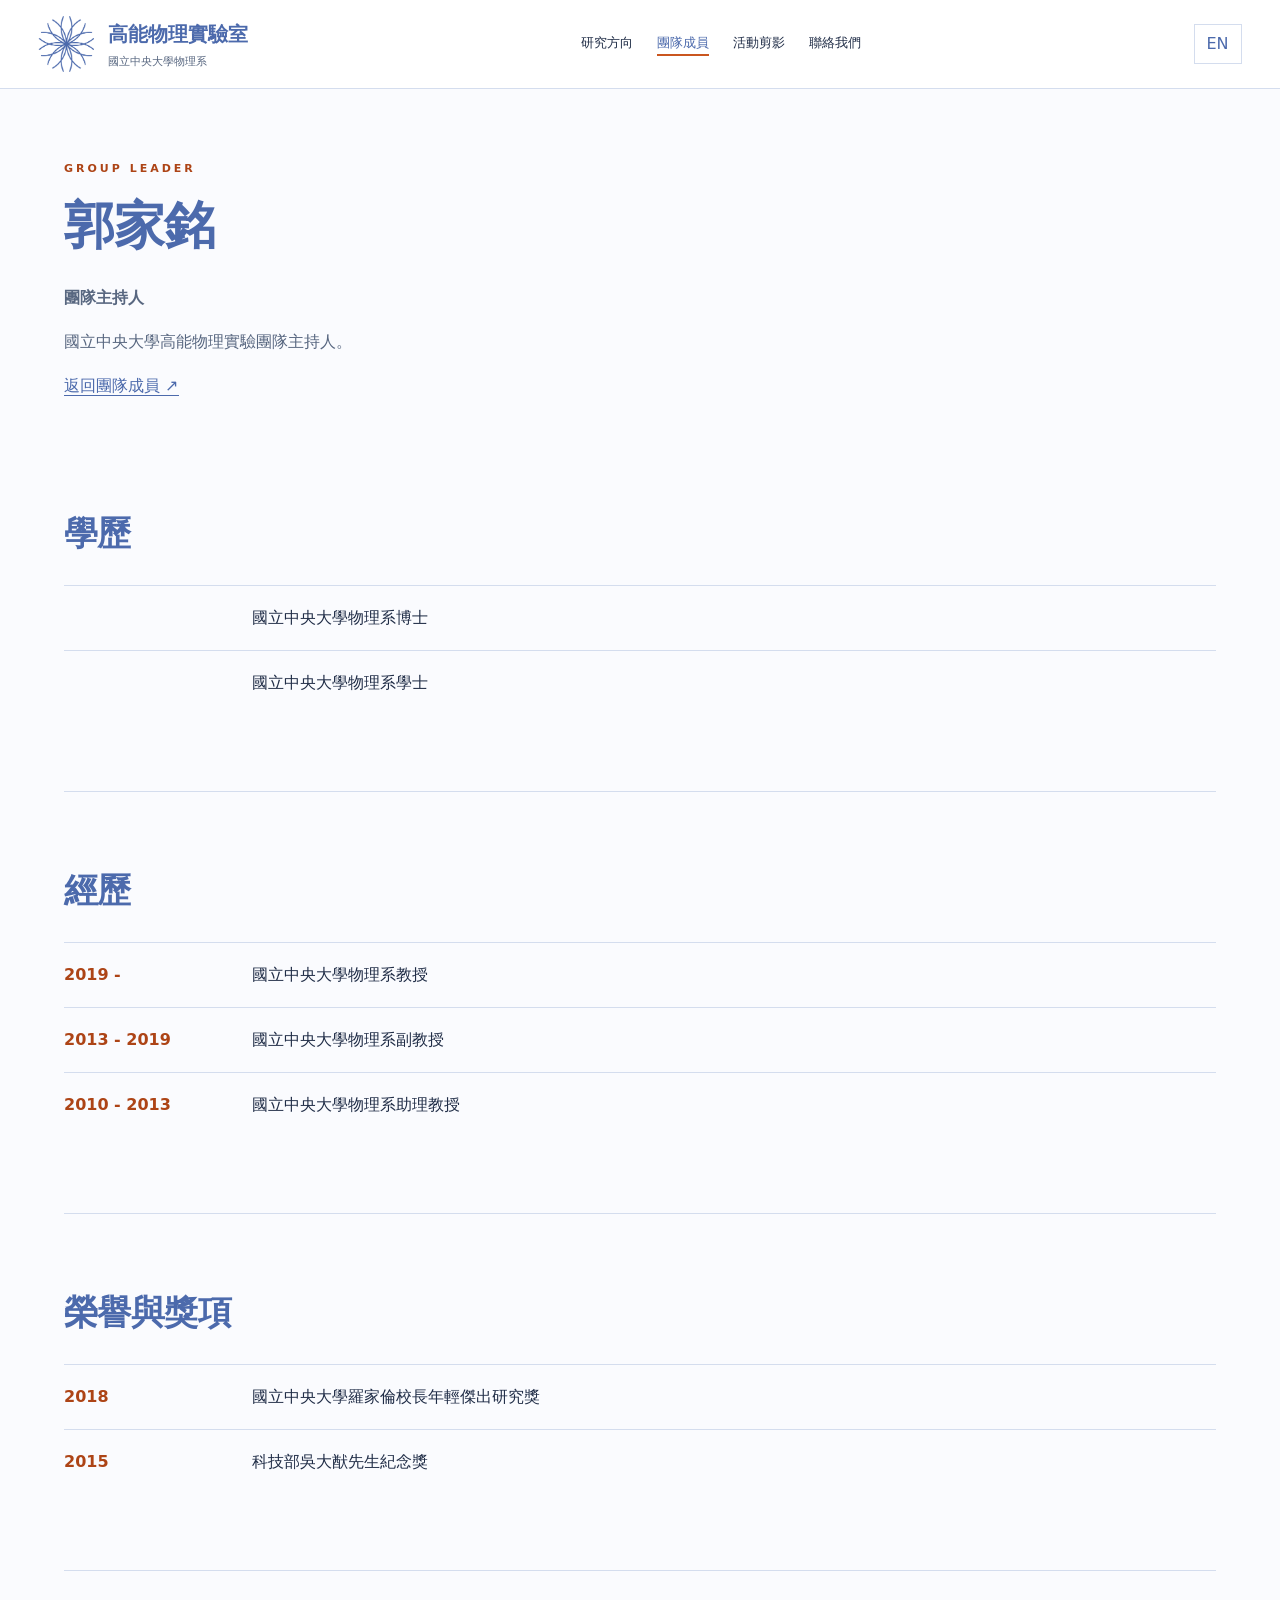
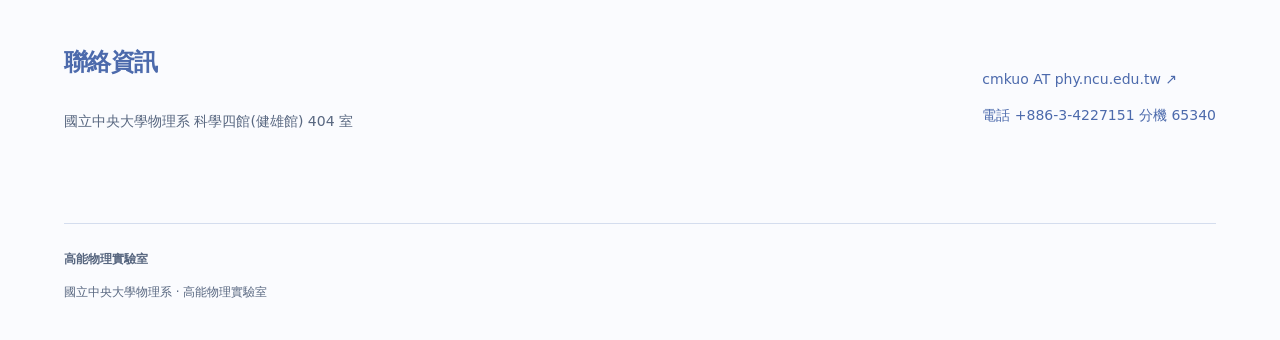
==== group-leader.html @ 36881630 "Add files via upload update" ====
<!doctype html>
<html lang="zh-Hant"><head><meta charset="utf-8"><meta name="viewport" content="width=device-width,initial-scale=1"><meta name="description" content="國立中央大學高能物理實驗室：研究方向、團隊成員與渺子成像。"><title>高能物理實驗室 | High Energy Physics Laboratory</title><link rel="stylesheet" href="style.css"><script defer src="content.js"></script><script defer src="app.js"></script></head>
<body><a class="skip" href="#main">跳至主要內容 / Skip to content</a><header><div class="bar"><a class="brand" href="index.html"><span class="brand-logo"><img src="assets/chip-logo.png" width="1010" height="1213" alt="CHiP Logo"></span><span><strong data-t="name"></strong><small data-t="affiliation"></small></span></a><div class="tools"><button id="language" type="button">EN</button><button id="menu" type="button" aria-expanded="false" aria-controls="navigation">☰</button></div><nav id="navigation" aria-label="主要導覽 / Main navigation"></nav></div></header>
<main id="main">
  <div id="leader-profile" class="wrap people-intro">
    <p class="eyebrow">GROUP LEADER</p>
    <h1 id="leader-name"></h1>
    <p id="leader-role" class="leader-role"></p>
    <p id="leader-intro"></p>
    <a class="text-link" href="people.html" data-t="leaderBack"></a>
  </div>
  <section class="wrap section leader-section" aria-labelledby="education-heading">
    <h2 id="education-heading" data-t="leaderEducation"></h2>
    <div id="leader-education"></div>
  </section>
  <section class="wrap section leader-section" aria-labelledby="experience-heading">
    <h2 id="experience-heading" data-t="leaderExperience"></h2>
    <div id="leader-experience"></div>
  </section>
  <section class="wrap section leader-section" aria-labelledby="honors-heading">
    <h2 id="honors-heading" data-t="leaderHonors"></h2>
    <div id="leader-honors"></div>
  </section>
  <section class="wrap section contact" aria-labelledby="leader-contact-heading">
    <div><h2 id="leader-contact-heading" data-t="leaderContact"></h2><p data-t="address"></p></div>
    <div class="contact-details"><span id="contact-email"></span><span id="contact-phone"></span></div>
  </section>
</main><footer class="wrap"><span data-t="name"></span><p data-t="footer"></p></footer><noscript>本模板需要啟用 JavaScript 才能顯示雙語內容。Please enable JavaScript.</noscript></body></html>
---- style.css ----
/* Shared palette for the home and People pages. */
:root {
  --primary: #4C6AAC;
  --secondary: #CA561F;
  --secondary-ink: #AD4416;
  --deep: #1C2B4E;
  --ink: #202D47;
  --muted: #586780;
  --page: #FAFBFE;
  --tint: #EEF2FA;
  --line: #D4DDEE;
  --on-dark: #E0E7F6;
  --accent: var(--primary);
}
*{box-sizing:border-box}html{scroll-behavior:smooth;scroll-padding-top:110px}body{margin:0;color:var(--ink);background:var(--page);font-family:Inter,"Noto Sans TC",system-ui,sans-serif;line-height:1.75}a{color:inherit;text-decoration:none}button{font:inherit;cursor:pointer}a:focus-visible,button:focus-visible{outline:3px solid var(--secondary);outline-offset:5px}.wrap{width:min(1160px,90%);margin:auto}.skip{position:fixed;top:-100px;background:white;padding:12px;z-index:10}.skip:focus{top:8px}header{background:#fff;position:sticky;top:0;z-index:5;border-bottom:1px solid var(--line)}.bar{width:min(1360px,94%);margin:auto;display:flex;align-items:center;justify-content:space-between;gap:24px;min-height:100px}.brand{display:flex;align-items:center;gap:14px}.brand strong{display:block;font-size:20px}.brand small{display:block;font-size:11px;color:var(--muted)}.mark{font-size:30px;font-weight:800;letter-spacing:-3px;border:1px solid var(--line);padding:0 10px}.mark span{color:var(--primary)}nav{display:flex;gap:24px;font-size:13px;order:1}nav a:hover{color:var(--primary)}.tools{order:2;display:flex;gap:12px}.tools button{border:1px solid var(--line);background:white;padding:5px 12px}#menu{display:none}.hero{position:relative;background:var(--deep);color:white;min-height:660px;overflow:hidden;display:flex;align-items:center}.slides,.slide,.hero-shade{position:absolute;inset:0;width:100%;height:100%}.slide{object-fit:cover;opacity:0;transition:opacity .8s}.slide.active{opacity:1}.hero-shade{background:linear-gradient(90deg,rgba(28,43,78,.96),rgba(28,43,78,.72) 50%,rgba(28,43,78,.08))}.hero-content{position:relative;width:min(1160px,90%);margin:65px auto 100px}.eyebrow{font-size:11px;letter-spacing:3px;color:var(--primary);font-weight:700;margin:0 0 14px}.hero .eyebrow,.join .eyebrow{color:var(--on-dark)}h1{font-size:clamp(34px,4.4vw,64px);line-height:1.3;white-space:pre-line;letter-spacing:-1px;margin:18px 0 25px;max-width:850px}.hero-content>p:not(.eyebrow){max-width:570px;color:var(--on-dark);font-size:16px}.button{display:inline-flex;align-items:center;gap:25px;background:var(--secondary);color:#fff;padding:13px 24px;margin-top:16px;font-weight:600}.carousel{position:absolute;bottom:28px;right:5%;display:flex;align-items:center;gap:18px}.carousel button{background:transparent;color:white;border:1px solid var(--on-dark);width:40px;height:40px}.demo{font-size:12px;color:var(--muted);padding-top:20px}.section{padding:76px 0}h2{font-size:34px;line-height:1.3;margin:0 0 30px;letter-spacing:-.6px}h3{line-height:1.5}.section-head{display:flex;align-items:center;justify-content:space-between;gap:30px}.section-head>p{color:var(--muted);font-size:14px}.grid{display:grid;grid-template-columns:repeat(3,1fr);gap:26px}.topic{padding:30px 26px;background:white;border-top:2px solid var(--primary);box-shadow:0 8px 30px #4c6aac06}.topic .number{font-size:13px;color:var(--secondary)}.topic p,.project-inner p,.paper p{color:var(--muted)}.project-band{background:var(--tint)}.project-inner{display:grid;grid-template-columns:1.1fr 1fr;align-items:center;gap:70px;padding:65px 0}.project-inner img{width:100%;aspect-ratio:1.5;object-fit:cover}.paper{display:flex;gap:28px;padding:28px 0;border-top:1px solid var(--line);border-bottom:1px solid var(--line)}.paper h3{margin:0}.paper p{font-size:13px}.person .portrait{height:220px;background:var(--tint);display:flex;align-items:center;justify-content:center;color:var(--primary);font-size:50px;font-weight:200}.person h3{margin:18px 0 3px}.person p{margin:0;color:var(--muted);font-size:14px}.news-item{display:grid;grid-template-columns:150px 1fr;gap:30px;padding:20px 0;border-top:1px solid var(--line)}.news-item time{font-size:13px;color:var(--primary)}.join{background:var(--deep);color:#fff;padding:75px 0}.join h2{font-size:42px;margin-bottom:20px}.join p:not(.eyebrow){max-width:650px;color:var(--on-dark)}.contact{display:flex;justify-content:space-between;gap:24px;align-items:center}.contact h2{font-size:24px}.contact p{font-size:14px;color:var(--muted)}footer{border-top:1px solid var(--line);padding:25px 0;font-size:12px;color:var(--muted)}footer>span{font-weight:700}@media(max-width:1050px){nav{gap:12px;font-size:12px}.brand strong{font-size:17px}.bar{gap:14px}}@media(max-width:800px){html{scroll-padding-top:90px}.bar{min-height:80px;flex-wrap:wrap}.brand strong{font-size:15px}.brand small{font-size:10px}.mark{font-size:25px}.tools{margin-left:auto}#menu{display:block}nav{display:none;order:3;width:100%;padding:8px 0 20px;flex-direction:column;gap:0}nav.open{display:flex}nav a{padding:10px}.hero{min-height:620px}.hero-content{margin-top:55px}.hero-content>p:not(.eyebrow){font-size:15px}.grid{grid-template-columns:1fr}.section{padding:50px 0}.section-head{display:block}.project-inner{grid-template-columns:1fr;gap:30px;padding:45px 0}.person .portrait{height:230px}.news-item{grid-template-columns:1fr;gap:5px}.contact{display:block}.join h2{font-size:32px}.hero-shade{background:rgba(28,43,78,.75)}h2{font-size:29px}}@media(prefers-reduced-motion:reduce){html{scroll-behavior:auto}.slide{transition:none}}
/* Editorial research layout inspired by date-led lab news and project summaries. */
body{background:var(--page)}.bar{min-height:88px}.mark{font-size:23px;letter-spacing:-1px}.hero{min-height:630px}h1{font-size:clamp(32px,4vw,58px);max-width:1000px}.demo{padding-bottom:22px;border-bottom:1px solid var(--line)}#news{display:grid;grid-template-columns:220px 1fr;column-gap:55px}#news>.eyebrow{grid-column:1}#news>h2{grid-column:1}#news-list{grid-column:2;grid-row:1 / span 3}#more-news{grid-column:2;justify-self:start}.text-button{background:none;border:0;border-bottom:1px solid var(--accent);color:var(--accent);padding:8px 0}.text-button[hidden]{display:none}.empty-state{color:var(--muted);border-top:1px solid var(--line);padding:20px 0}.grid{grid-template-columns:repeat(3,minmax(0,1fr))}#topics{grid-template-columns:repeat(2,minmax(0,1fr))}.topic{position:relative;border-top:1px solid var(--primary);padding:32px;box-shadow:none;min-height:220px}.topic h3{font-size:26px;margin:12px 0}.topic .number{letter-spacing:2px}.topic p{margin-bottom:0}.section+.section{border-top:1px solid var(--line)}.gallery-card{margin:0}.gallery-card img{width:100%;aspect-ratio:1.4;object-fit:cover;display:block}.gallery-card figcaption{font-size:20px;margin-top:14px}.gallery-card small{color:var(--muted);font-size:12px}.video-band{background:var(--tint)}.video-layout{display:grid;grid-template-columns:1fr 1.4fr;gap:65px;align-items:center}.video-player{aspect-ratio:16/9;background:var(--deep);position:relative;display:flex;align-items:center;justify-content:center}.video-player button{color:#fff;background:transparent;border:0;display:flex;align-items:center;gap:20px;padding:30px}.play-icon{display:grid;place-items:center;border:1px solid var(--on-dark);border-radius:50%;width:64px;height:64px}.video-player iframe{border:0;position:absolute;inset:0;width:100%;height:100%}.video-privacy{font-size:12px;color:var(--muted)}.text-link{color:var(--primary);border-bottom:1px solid var(--primary)}a[hidden]{display:none}.person .portrait{height:170px}.project-inner img{border-radius:0}.join{padding:65px 0}@media(max-width:800px){#news{display:block}#topics,.grid,.video-layout{grid-template-columns:1fr}.video-layout{gap:28px}.hero{min-height:610px}.brand strong{font-size:14px}.brand small{max-width:200px;font-size:9px}.mark{font-size:19px}.bar{gap:8px}.tools{gap:6px}.tools button{padding:4px 8px}.gallery-card img{aspect-ratio:1.8}}

.people-intro{padding:70px 0 35px}.people-intro h1{color:var(--ink);margin-top:12px}.people-intro>p:not(.eyebrow){color:var(--muted)}nav a[aria-current="page"]{color:var(--primary);border-bottom:2px solid var(--primary)}

/* Blue establishes the hierarchy; orange highlights actions and markers. */
.brand strong, .mark, h2, .topic h3, .person h3, .gallery-card figcaption {
  color: var(--primary);
}
.mark span, .eyebrow, .topic .number {
  color: var(--secondary);
}
.hero .eyebrow {
  color: #FFD1B8;
}
.button:hover {
  background: #AA4314;
}
.tools button {
  color: var(--primary);
}
.tools button:hover, .carousel button:hover {
  background: var(--primary);
  color: #fff;
}
nav a:hover, .text-link:hover {
  color: var(--secondary);
}
nav a[aria-current="page"] {
  border-bottom-color: var(--secondary);
}
.play-icon {
  background: var(--secondary);
  border-color: var(--secondary);
  color: #fff;
}
.video-player button:hover .play-icon {
  background: #AA4314;
}
.people-intro h1 {
  color: var(--primary);
}

.button { background: var(--primary); color: #fff; border-bottom: 3px solid var(--secondary); }
.button:hover { background: #3A538C; }
.eyebrow, .topic .number, nav a:hover, .text-link:hover { color: var(--secondary-ink); }
.hero .eyebrow { color: #FFD1B8; }

.featured-photo { margin: 0; min-width: 0; }
.featured-photo img { display: block; width: 100%; aspect-ratio: 3 / 2; object-fit: cover; }
.featured-photo figcaption { margin-top: 12px; font-size: 13px; color: var(--muted); }

.media-controls { display: flex; align-items: center; justify-content: center; gap: 20px; margin-top: 20px; color: var(--primary); }
.media-controls button { width: 44px; height: 44px; border: 1px solid var(--primary); color: var(--primary); background: #fff; font-size: 20px; }
.media-controls button:hover { background: var(--primary); color: #fff; }
.media-controls[hidden], #featured-carousel[hidden] { display: none; }
.media-controls span { min-width: 60px; text-align: center; font-variant-numeric: tabular-nums; }
.video-carousel { max-width: 900px; margin: 0 auto; }
.video-card { min-width: 0; }
.video-card h3 { color: var(--primary); margin-bottom: 8px; }
.video-card > p { color: var(--muted); margin-top: 0; }

/* Frame the supplied transparent PNG so its surrounding space does not shrink the mark. */
.brand-logo {
  position: relative;
  display: block;
  flex: 0 0 56px;
  width: 56px;
  height: 56px;
  overflow: hidden;
}
.brand-logo img {
  position: absolute;
  width: 154.1985%;
  height: auto;
  max-width: none;
  left: -27.0229%;
  top: -42.5954%;
}
@media (max-width: 800px) {
  .brand-logo { flex-basis: 44px; width: 44px; height: 44px; }
  .brand { gap: 10px; }
}

/* People uses text lists, followed by award records and event photographs. */
.member-groups { display: grid; grid-template-columns: repeat(4, minmax(0, 1fr)); gap: 36px 24px; }
.member-group:nth-child(5) { grid-column: 1 / -1; }
.member-group { border-top: 2px solid var(--primary); padding-top: 16px; min-width: 0; }
.member-group h3, .gallery-section > h3 { color: var(--primary); font-size: 23px; margin: 0 0 18px; }
.member-list, .award-list { list-style: none; margin: 0; padding: 0; }
.member-row { display: flex; align-items: baseline; flex-wrap: wrap; gap: 6px 20px; padding: 12px 0; border-bottom: 1px solid var(--line); }
.member-name { font-weight: 600; }
.member-detail { color: var(--muted); font-size: 14px; }
.people-empty { color: var(--muted); font-size: 14px; margin: 0; padding: 12px 0; }
.award-row { display: grid; grid-template-columns: 90px minmax(0, 1fr); gap: 24px; border-top: 1px solid var(--line); padding: 24px 0; }
.award-year { color: var(--secondary-ink); font-weight: 600; }
.award-row h3 { color: var(--primary); margin: 0 0 6px; font-size: 19px; }
.award-row p { color: var(--muted); margin: 0; }
.gallery-sections { display: grid; gap: 44px; }
.gallery-photo-grid { display: grid; grid-template-columns: repeat(3, minmax(0, 1fr)); gap: 24px; }
.gallery-photo-grid .gallery-card { min-width: 0; }
.gallery-photo-grid figcaption { font-size: 14px; color: var(--muted); }
@media (max-width: 800px) {
  .member-groups { grid-template-columns: 1fr; gap: 28px; }
  .gallery-photo-grid { grid-template-columns: repeat(2, minmax(0, 1fr)); gap: 18px; }
  .award-row { grid-template-columns: 1fr; gap: 8px; }
}
@media (max-width: 480px) {
  .gallery-photo-grid { grid-template-columns: 1fr; }
}

.contact-details { display: grid; gap: 12px; font-size: 14px; overflow-wrap: anywhere; }
.contact-details span[hidden] { display: none; }
.contact-details a { color: var(--primary); }
.contact-details a:hover { color: var(--secondary-ink); }

.conference-heading { color: var(--primary); font-size: 18px; margin: 24px 0 14px; }
.conference-list { list-style: none; padding: 0; margin: 0 0 32px; }
.conference-item { border-top: 1px solid var(--line); padding: 20px 0; }
.conference-item h5 { font-size: 19px; line-height: 1.5; margin: 0 0 8px; color: var(--primary); }
.conference-item a:hover { color: var(--secondary-ink); text-decoration: underline; }
.conference-meta, .conference-description { color: var(--muted); font-size: 14px; margin: 4px 0; }
.photo-description { margin: 8px 0 0; font-size: 13px; line-height: 1.7; color: var(--muted); white-space: pre-line; }
.gallery-section > .people-empty + .gallery-photo-grid { margin-top: 24px; }

/* Compact, expandable award categories. */
.award-category { border-top: 1px solid var(--line); }
.award-category:last-child { border-bottom: 1px solid var(--line); }
.award-category summary { display: flex; align-items: center; gap: 16px; padding: 22px 4px; color: var(--primary); font-weight: 600; cursor: pointer; list-style: none; }
.award-category summary::-webkit-details-marker { display: none; }
.award-category summary::after { content: '+'; margin-left: auto; font-size: 23px; font-weight: 400; }
.award-category[open] summary::after { content: '−'; }
.award-category summary:focus-visible { outline: 3px solid var(--secondary); outline-offset: 3px; }
.award-count { flex-shrink: 0; padding: 1px 9px; background: var(--tint); color: var(--muted); font-size: 12px; border-radius: 20px; }
.award-category > .people-empty { padding: 0 4px 22px; }
.awards-table-wrap { overflow-x: auto; padding-bottom: 20px; }
.awards-table { width: 100%; border-collapse: collapse; text-align: left; font-size: 14px; }
.awards-table th { color: var(--muted); font-size: 12px; font-weight: 500; background: var(--tint); }
.awards-table th, .awards-table td { padding: 12px 14px; border-bottom: 1px solid var(--line); vertical-align: top; }
.awards-table th:first-child, .awards-table td:first-child { width: 85px; white-space: nowrap; }
.award-event { display: block; color: var(--muted); margin-top: 4px; }
.visually-hidden { position: absolute; width: 1px; height: 1px; padding: 0; margin: -1px; overflow: hidden; clip-path: inset(50%); white-space: nowrap; border: 0; }
@media (max-width: 480px) { .award-category summary { font-size: 14px; gap: 10px; } .awards-table th, .awards-table td { padding: 10px 8px; } }

.member-name[href] { color: var(--primary); text-decoration: underline; text-decoration-color: var(--secondary); text-underline-offset: 5px; }
.member-name[href]:hover { color: var(--secondary-ink); }
.leader-role { color: var(--primary); font-weight: 600; }
.leader-records { list-style: none; margin: 0; padding: 0; }
.leader-record { display: grid; grid-template-columns: 160px minmax(0, 1fr); gap: 28px; padding: 18px 0; border-top: 1px solid var(--line); }
.leader-year { color: var(--secondary-ink); font-weight: 600; }
@media (max-width: 800px) { .leader-record { grid-template-columns: 1fr; gap: 6px; } }
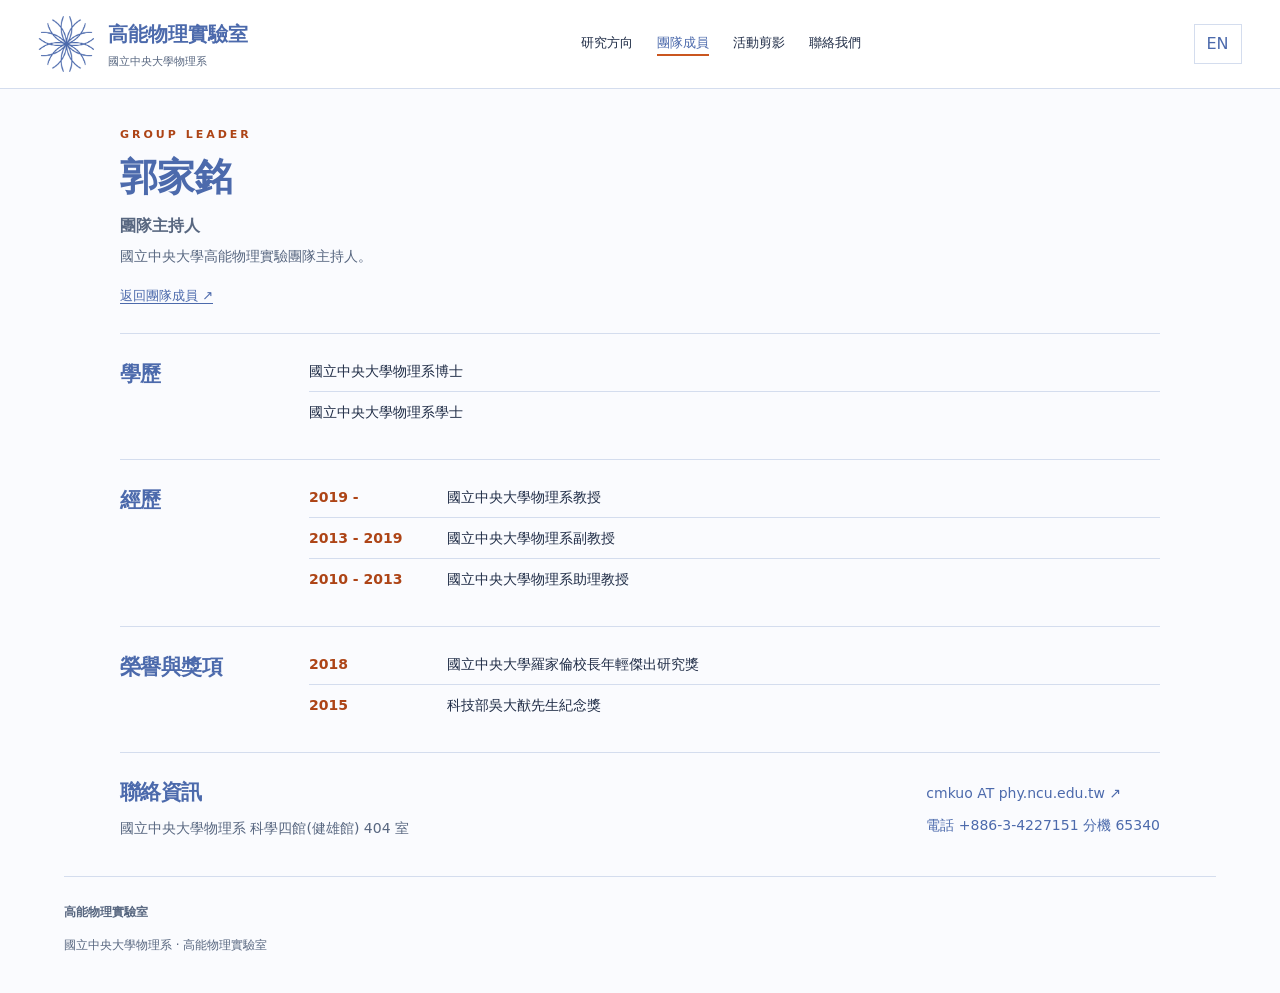
==== commit a123d0ca: "Add files via upload update" ====
--- a/group-leader.html
+++ b/group-leader.html
@@ -1,6 +1,6 @@
 <!doctype html>
 <html lang="zh-Hant"><head><meta charset="utf-8"><meta name="viewport" content="width=device-width,initial-scale=1"><meta name="description" content="國立中央大學高能物理實驗室：研究方向、團隊成員與渺子成像。"><title>高能物理實驗室 | High Energy Physics Laboratory</title><link rel="stylesheet" href="style.css"><script defer src="content.js"></script><script defer src="app.js"></script></head>
-<body><a class="skip" href="#main">跳至主要內容 / Skip to content</a><header><div class="bar"><a class="brand" href="index.html"><span class="brand-logo"><img src="assets/chip-logo.png" width="1010" height="1213" alt="CHiP Logo"></span><span><strong data-t="name"></strong><small data-t="affiliation"></small></span></a><div class="tools"><button id="language" type="button">EN</button><button id="menu" type="button" aria-expanded="false" aria-controls="navigation">☰</button></div><nav id="navigation" aria-label="主要導覽 / Main navigation"></nav></div></header>
+<body class="leader-page"><a class="skip" href="#main">跳至主要內容 / Skip to content</a><header><div class="bar"><a class="brand" href="index.html"><span class="brand-logo"><img src="assets/chip-logo.png" width="1010" height="1213" alt="CHiP Logo"></span><span><strong data-t="name"></strong><small data-t="affiliation"></small></span></a><div class="tools"><button id="language" type="button">EN</button><button id="menu" type="button" aria-expanded="false" aria-controls="navigation">☰</button></div><nav id="navigation" aria-label="主要導覽 / Main navigation"></nav></div></header>
 <main id="main">
   <div id="leader-profile" class="wrap people-intro">
     <p class="eyebrow">GROUP LEADER</p>
--- a/style.css
+++ b/style.css
@@ -164,3 +164,32 @@
 .leader-record { display: grid; grid-template-columns: 160px minmax(0, 1fr); gap: 28px; padding: 18px 0; border-top: 1px solid var(--line); }
 .leader-year { color: var(--secondary-ink); font-weight: 600; }
 @media (max-width: 800px) { .leader-record { grid-template-columns: 1fr; gap: 6px; } }
+
+/* Compact CV layout, scoped to the Group Leader page. */
+.leader-page main .wrap { width: min(1040px, 90%); }
+.leader-page .people-intro { padding: 36px 0 24px; }
+.leader-page .people-intro .eyebrow { margin-bottom: 8px; }
+.leader-page #leader-name { font-size: clamp(30px, 3vw, 42px); line-height: 1.2; margin: 10px 0 12px; }
+.leader-page #leader-role { margin: 0 0 4px; }
+.leader-page #leader-intro { margin: 0 0 12px; font-size: 14px; }
+.leader-page .people-intro > .text-link { font-size: 13px; }
+.leader-page .leader-section { display: grid; grid-template-columns: 165px minmax(0, 1fr); gap: 24px; padding: 26px 0; border-top: 1px solid var(--line); }
+.leader-page .leader-section h2 { font-size: 21px; line-height: 1.4; margin: 0; }
+.leader-page .leader-record { grid-template-columns: 120px minmax(0, 1fr); gap: 18px; padding: 9px 0; font-size: 14px; line-height: 1.6; }
+.leader-page .leader-record:first-child { border-top: 0; padding-top: 0; }
+.leader-page .leader-record:has(> .leader-year:empty) { grid-template-columns: minmax(0, 1fr); }
+.leader-page .leader-year:empty { display: none; }
+.leader-page .leader-record .award-event { margin-top: 2px; }
+.leader-page .leader-section .people-empty { padding: 0; }
+.leader-page .contact { border-top: 1px solid var(--line); padding: 26px 0 36px; }
+.leader-page .contact h2 { font-size: 21px; margin-bottom: 10px; }
+.leader-page .contact p { margin: 0; }
+.leader-page .contact-details { gap: 8px; }
+@media (max-width: 800px) {
+  .leader-page .leader-section { grid-template-columns: 1fr; gap: 14px; padding: 22px 0; }
+  .leader-page .leader-record { grid-template-columns: 105px minmax(0, 1fr); gap: 12px; }
+}
+@media (max-width: 480px) {
+  .leader-page .people-intro { padding-top: 28px; }
+  .leader-page .leader-record { grid-template-columns: 1fr; gap: 3px; }
+}
